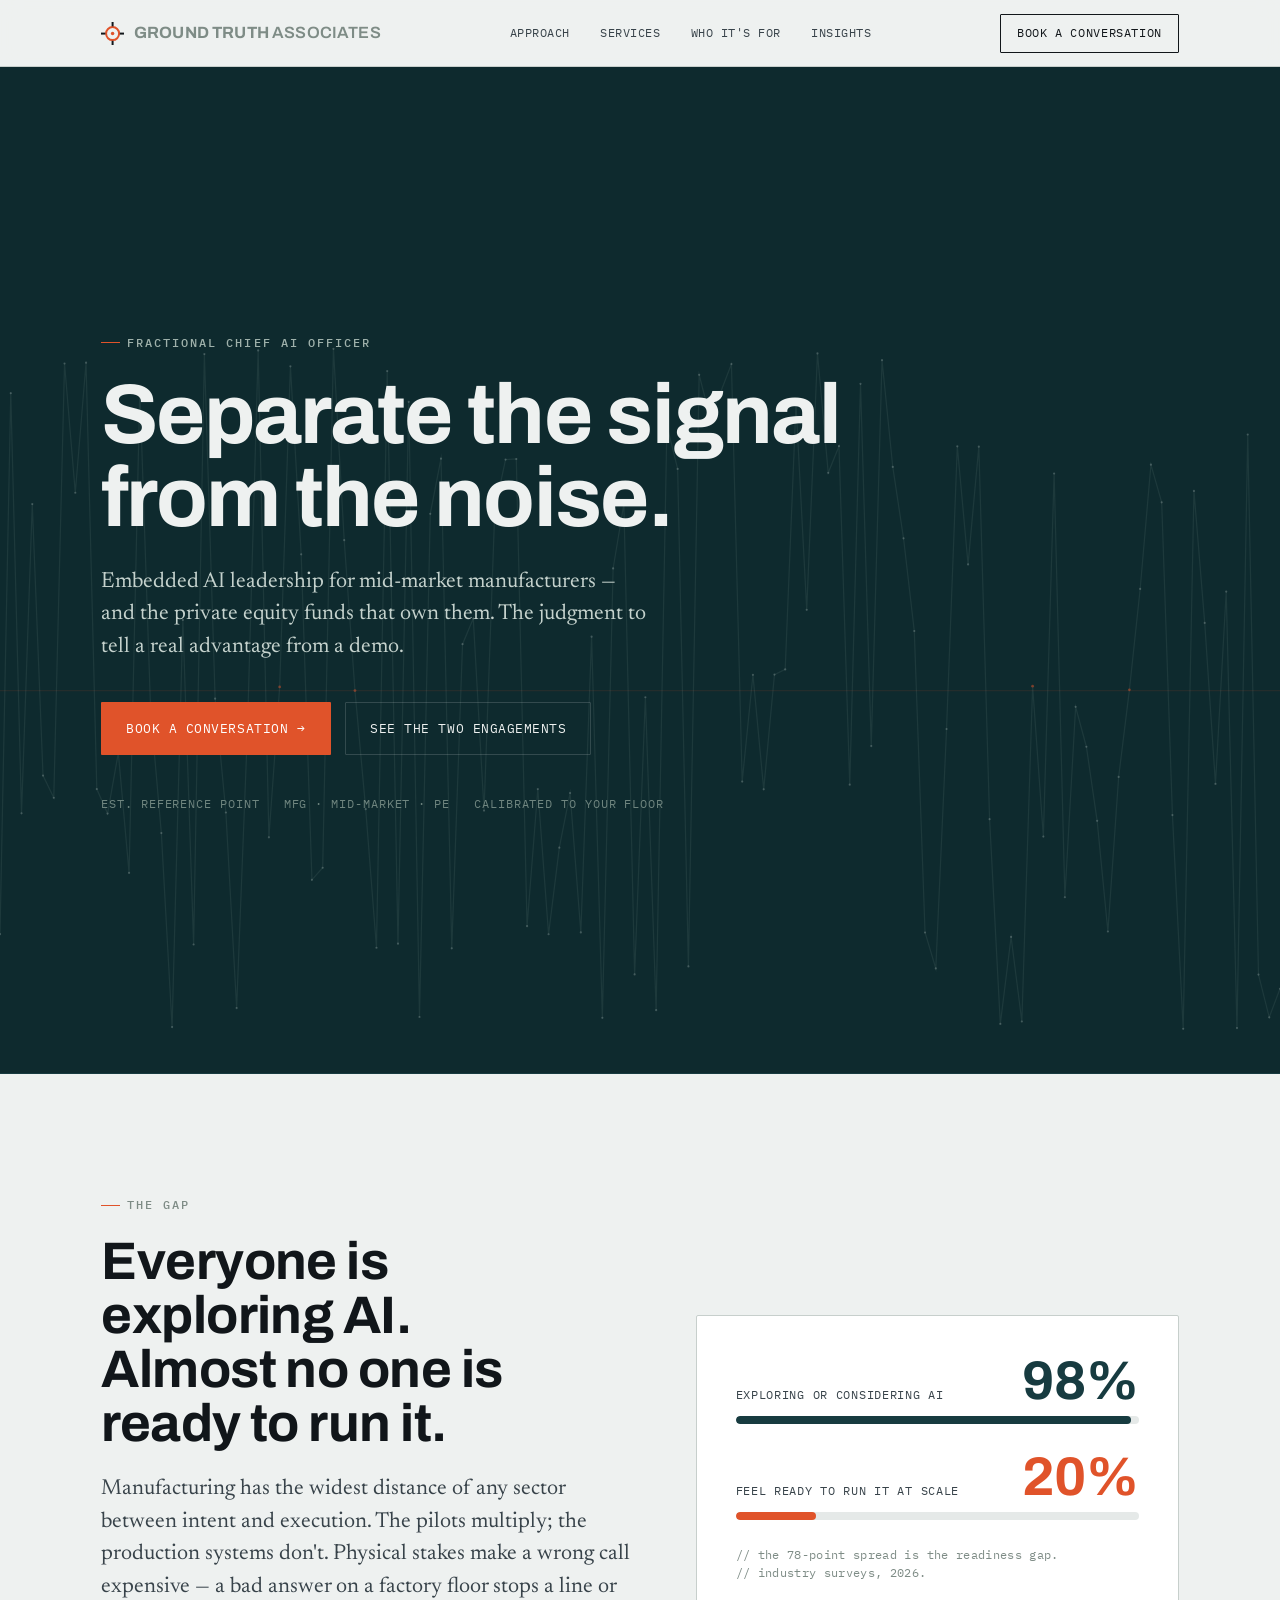
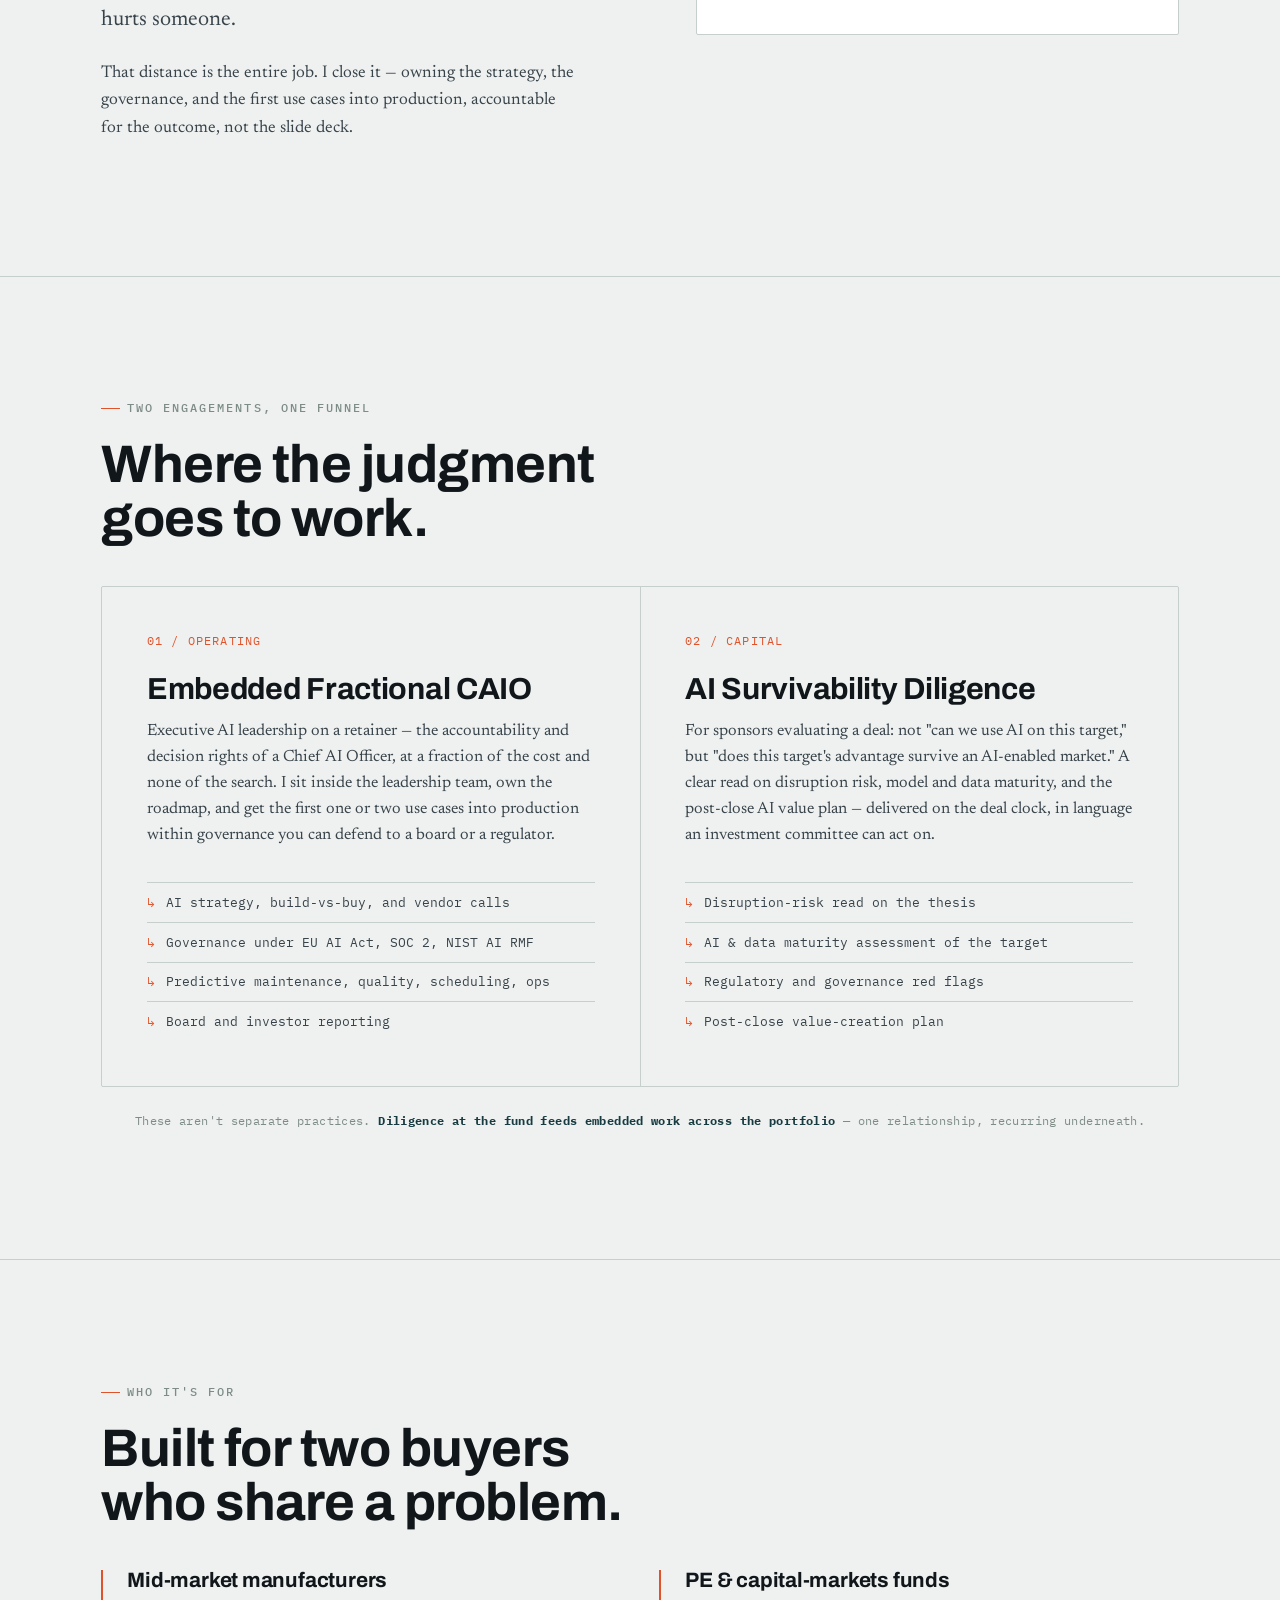
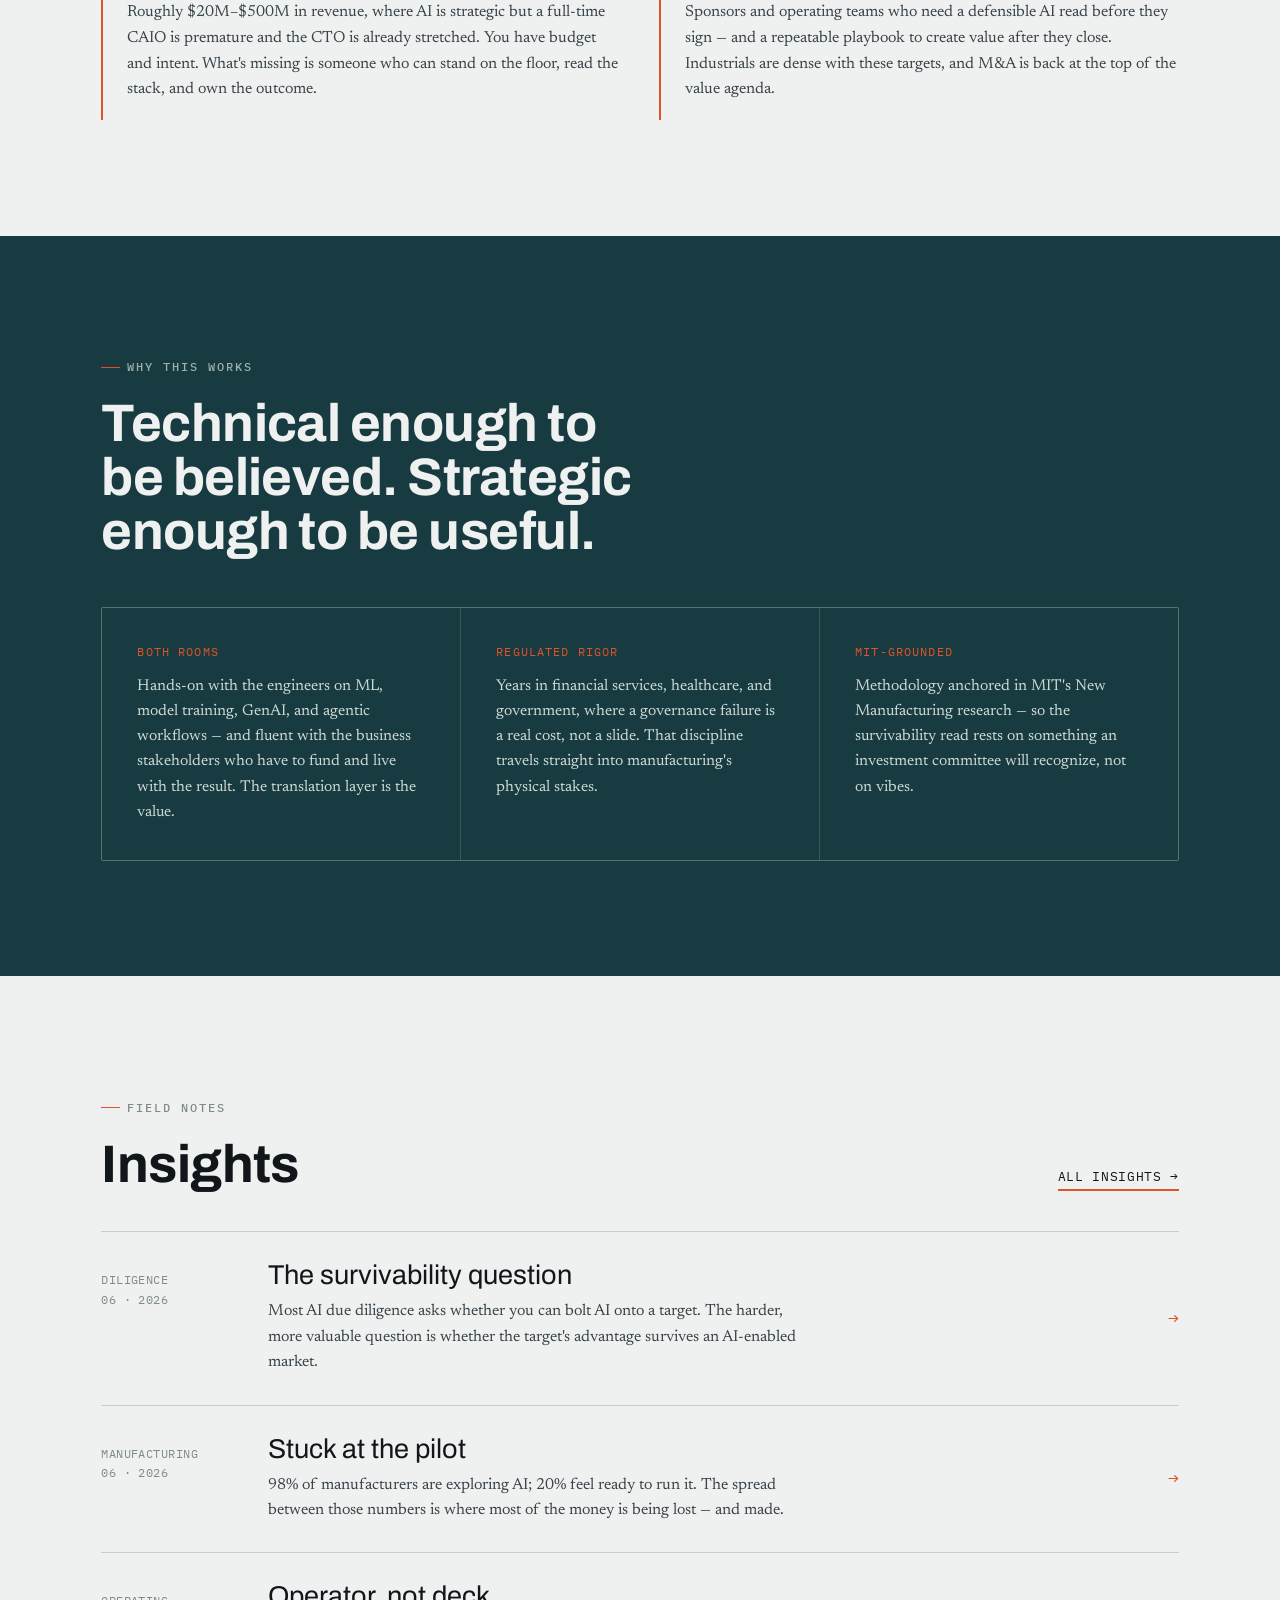
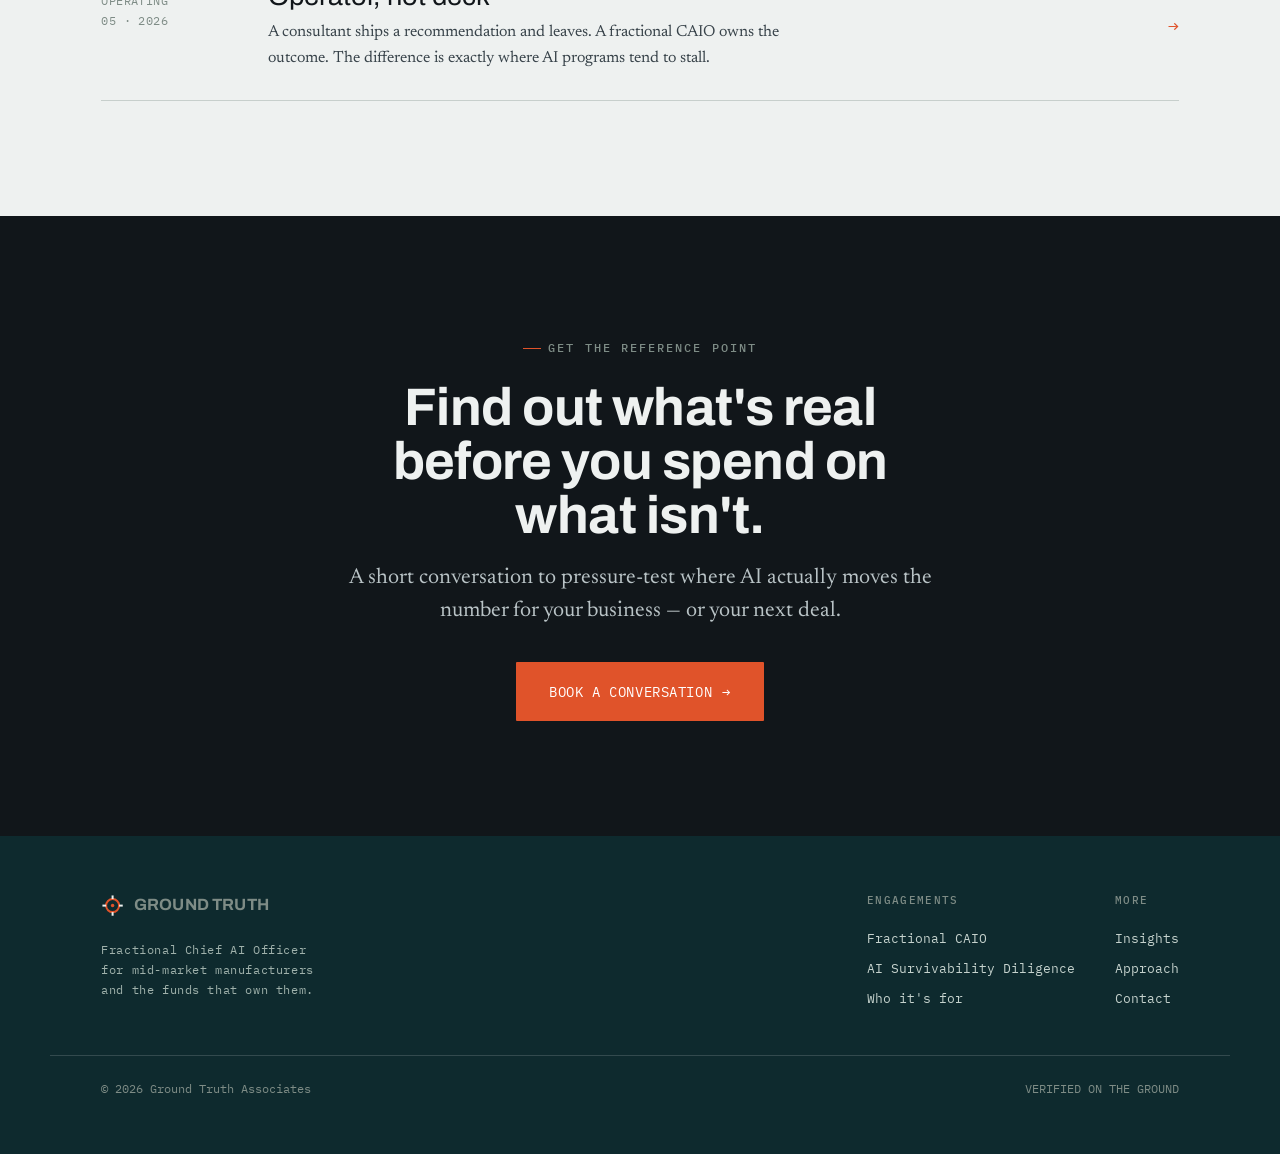
==== index.html @ ab0a0287 "first commit" ====
<!DOCTYPE html>
<html lang="en">
<head>
<meta charset="UTF-8">
<meta name="viewport" content="width=device-width, initial-scale=1.0">
<title>Ground Truth Associates — Fractional Chief AI Officer for manufacturers</title>
<meta name="description" content="Fractional Chief AI Officer for mid-market manufacturers and the private equity funds that own them. Embedded AI leadership and AI survivability diligence — judgment that cuts through the hype.">
<link rel="canonical" href="https://www.groundtruth.associates/">
<meta property="og:type" content="website">
<meta property="og:site_name" content="Ground Truth Associates">
<meta property="og:url" content="https://www.groundtruth.associates/">
<meta property="og:title" content="Ground Truth Associates — Fractional Chief AI Officer for manufacturers">
<meta property="og:description" content="Fractional Chief AI Officer for mid-market manufacturers and the private equity funds that own them. Embedded AI leadership and AI survivability diligence — judgment that cuts through the hype.">
<meta name="twitter:card" content="summary_large_image">
<meta name="twitter:title" content="Ground Truth Associates — Fractional Chief AI Officer for manufacturers">
<meta name="twitter:description" content="Fractional Chief AI Officer for mid-market manufacturers and the private equity funds that own them. Embedded AI leadership and AI survivability diligence — judgment that cuts through the hype.">

<link rel="preconnect" href="https://fonts.googleapis.com">
<link rel="preconnect" href="https://fonts.gstatic.com" crossorigin>
<link href="https://fonts.googleapis.com/css2?family=Archivo:wght@500;600;700&family=Archivo+Expanded:wght@600;700&family=Newsreader:ital,opsz,wght@0,6..72,400;0,6..72,500;1,6..72,400&family=IBM+Plex+Mono:wght@400;500&display=swap" rel="stylesheet">
<link rel="stylesheet" href="styles.css">
</head>
<body>

<!-- NAV -->
<header class="nav" id="nav">
  <div class="nav__inner">
    <a class="brand" href="index.html" aria-label="Ground Truth Associates home">
      <svg class="benchmark" viewBox="0 0 32 32" fill="none" aria-hidden="true">
        <circle cx="16" cy="16" r="9" stroke="#E0532A" stroke-width="2"/>
        <circle cx="16" cy="16" r="2.4" fill="#E0532A"/>
        <line x1="16" y1="0" x2="16" y2="6" stroke="#11161A" stroke-width="2"/>
        <line x1="16" y1="26" x2="16" y2="32" stroke="#11161A" stroke-width="2"/>
        <line x1="0" y1="16" x2="6" y2="16" stroke="#11161A" stroke-width="2"/>
        <line x1="26" y1="16" x2="32" y2="16" stroke="#11161A" stroke-width="2"/>
      </svg>
      <span><b>GROUND&nbsp;TRUTH</b> <span>ASSOCIATES</span></span>
    </a>
    <nav class="nav__links" aria-label="Primary">
      <a href="#approach">Approach</a>
      <a href="#services">Services</a>
      <a href="#who">Who it's for</a>
      <a href="insights.html">Insights</a>
    </nav>
    <a class="nav__cta" href="#contact">Book a conversation</a>
    <button class="nav__toggle" id="navToggle" aria-label="Toggle menu" aria-expanded="false">
      <svg width="24" height="24" viewBox="0 0 24 24" fill="none" stroke="#11161A" stroke-width="2"><line x1="3" y1="7" x2="21" y2="7"/><line x1="3" y1="12" x2="21" y2="12"/><line x1="3" y1="17" x2="21" y2="17"/></svg>
    </button>
  </div>
</header>

<!-- HERO -->
<section class="hero">
  <canvas class="hero__canvas" id="heroCanvas" aria-hidden="true"></canvas>
  <div class="wrap">
    <span class="eyebrow">Fractional Chief AI Officer</span>
    <h1 class="display-xl">Separate the&nbsp;signal from the&nbsp;noise.</h1>
    <p class="hero__sub">Embedded AI leadership for mid-market manufacturers — and the private equity funds that own them. The judgment to tell a real advantage from a demo.</p>
    <div class="hero__cta">
      <a class="btn btn--signal" href="#contact">Book a conversation <span class="arrow">→</span></a>
      <a class="btn btn--ghost-light" href="#services">See the two engagements</a>
    </div>
    <div class="hero__coords">
      <span>EST. REFERENCE POINT</span>
      <span>MFG · MID-MARKET · PE</span>
      <span>CALIBRATED TO YOUR FLOOR</span>
    </div>
  </div>
</section>

<!-- THE GAP -->
<section id="approach">
  <div class="wrap">
    <div class="gap__grid">
      <div>
        <span class="eyebrow">The gap</span>
        <h2 class="display-l" style="margin-top:1.2rem; max-width:14ch;">Everyone is exploring AI. Almost no one is ready to run it.</h2>
        <p class="lead" style="margin-top:1.4rem;">Manufacturing has the widest distance of any sector between intent and execution. The pilots multiply; the production systems don't. Physical stakes make a wrong call expensive — a bad answer on a factory floor stops a line or hurts someone.</p>
        <p style="color:var(--ink-2); max-width:48ch;">That distance is the entire job. I close it — owning the strategy, the governance, and the first use cases into production, accountable for the outcome, not the slide deck.</p>
      </div>
      <div class="gauge" aria-label="Manufacturing AI readiness, illustrative industry figures">
        <div class="gauge__row">
          <span class="gauge__label">Exploring or considering AI</span>
          <span class="gauge__num gauge__num--datum">98%</span>
        </div>
        <div class="gauge__track"><div class="gauge__fill gauge__fill--wide"></div></div>
        <div class="gauge__row">
          <span class="gauge__label">Feel ready to run it at scale</span>
          <span class="gauge__num gauge__num--signal">20%</span>
        </div>
        <div class="gauge__track"><div class="gauge__fill gauge__fill--narrow"></div></div>
        <p class="gauge__caption">// the 78-point spread is the readiness gap.<br>// industry surveys, 2026.</p>
      </div>
    </div>
  </div>
</section>

<hr class="rule">

<!-- SERVICES -->
<section id="services">
  <div class="wrap">
    <div class="section-head">
      <div>
        <span class="eyebrow">Two engagements, one funnel</span>
        <h2 class="display-l" style="margin-top:1.2rem;">Where the judgment goes to work.</h2>
      </div>
    </div>
    <div class="svc">
      <div class="svc__cell">
        <span class="svc__tag">01 / Operating</span>
        <h3>Embedded Fractional CAIO</h3>
        <p>Executive AI leadership on a retainer — the accountability and decision rights of a Chief AI Officer, at a fraction of the cost and none of the search. I sit inside the leadership team, own the roadmap, and get the first one or two use cases into production within governance you can defend to a board or a regulator.</p>
        <ul class="svc__list">
          <li>AI strategy, build-vs-buy, and vendor calls</li>
          <li>Governance under EU AI Act, SOC 2, NIST AI RMF</li>
          <li>Predictive maintenance, quality, scheduling, ops</li>
          <li>Board and investor reporting</li>
        </ul>
      </div>
      <div class="svc__cell">
        <span class="svc__tag">02 / Capital</span>
        <h3>AI Survivability Diligence</h3>
        <p>For sponsors evaluating a deal: not "can we use AI on this target," but "does this target's advantage survive an AI-enabled market." A clear read on disruption risk, model and data maturity, and the post-close AI value plan — delivered on the deal clock, in language an investment committee can act on.</p>
        <ul class="svc__list">
          <li>Disruption-risk read on the thesis</li>
          <li>AI &amp; data maturity assessment of the target</li>
          <li>Regulatory and governance red flags</li>
          <li>Post-close value-creation plan</li>
        </ul>
      </div>
    </div>
    <p class="funnel-note">These aren't separate practices. <b>Diligence at the fund feeds embedded work across the portfolio</b> — one relationship, recurring underneath.</p>
  </div>
</section>

<hr class="rule">

<!-- WHO -->
<section id="who">
  <div class="wrap">
    <span class="eyebrow">Who it's for</span>
    <h2 class="display-l" style="margin:1.2rem 0 2.5rem; max-width:18ch;">Built for two buyers who share a problem.</h2>
    <div class="aud">
      <div class="aud__card">
        <h3>Mid-market manufacturers</h3>
        <p>Roughly $20M–$500M in revenue, where AI is strategic but a full-time CAIO is premature and the CTO is already stretched. You have budget and intent. What's missing is someone who can stand on the floor, read the stack, and own the outcome.</p>
      </div>
      <div class="aud__card">
        <h3>PE &amp; capital-markets funds</h3>
        <p>Sponsors and operating teams who need a defensible AI read before they sign — and a repeatable playbook to create value after they close. Industrials are dense with these targets, and M&amp;A is back at the top of the value agenda.</p>
      </div>
    </div>
  </div>
</section>

<!-- CREDIBILITY -->
<section class="cred">
  <div class="wrap">
    <span class="eyebrow">Why this works</span>
    <h2 class="display-l" style="margin-top:1.2rem;">Technical enough to be believed. Strategic enough to be useful.</h2>
    <div class="cred__grid">
      <div class="cred__cell">
        <div class="k">Both rooms</div>
        <p>Hands-on with the engineers on ML, model training, GenAI, and agentic workflows — and fluent with the business stakeholders who have to fund and live with the result. The translation layer is the value.</p>
      </div>
      <div class="cred__cell">
        <div class="k">Regulated rigor</div>
        <p>Years in financial services, healthcare, and government, where a governance failure is a real cost, not a slide. That discipline travels straight into manufacturing's physical stakes.</p>
      </div>
      <div class="cred__cell">
        <div class="k">MIT-grounded</div>
        <p>Methodology anchored in MIT's New Manufacturing research — so the survivability read rests on something an investment committee will recognize, not on vibes.</p>
      </div>
    </div>
  </div>
</section>

<!-- INSIGHTS TEASER -->
<section id="insights-teaser">
  <div class="wrap">
    <div class="section-head">
      <div>
        <span class="eyebrow">Field notes</span>
        <h2 class="display-l" style="margin-top:1.2rem;">Insights</h2>
      </div>
      <a class="link" href="insights.html">All insights →</a>
    </div>
    <div class="posts">
      <a class="post-row" href="the-survivability-question.html">
        <div class="post-row__meta">DILIGENCE<br>06 · 2026</div>
        <div>
          <div class="post-row__title">The survivability question</div>
          <div class="post-row__dek">Most AI due diligence asks whether you can bolt AI onto a target. The harder, more valuable question is whether the target's advantage survives an AI-enabled market.</div>
        </div>
        <div class="post-row__arrow">→</div>
      </a>
      <a class="post-row" href="stuck-at-the-pilot.html">
        <div class="post-row__meta">MANUFACTURING<br>06 · 2026</div>
        <div>
          <div class="post-row__title">Stuck at the pilot</div>
          <div class="post-row__dek">98% of manufacturers are exploring AI; 20% feel ready to run it. The spread between those numbers is where most of the money is being lost — and made.</div>
        </div>
        <div class="post-row__arrow">→</div>
      </a>
      <a class="post-row" href="operator-not-deck.html">
        <div class="post-row__meta">OPERATING<br>05 · 2026</div>
        <div>
          <div class="post-row__title">Operator, not deck</div>
          <div class="post-row__dek">A consultant ships a recommendation and leaves. A fractional CAIO owns the outcome. The difference is exactly where AI programs tend to stall.</div>
        </div>
        <div class="post-row__arrow">→</div>
      </a>
    </div>
  </div>
</section>

<!-- CTA -->
<section class="cta-band" id="contact">
  <div class="wrap">
    <span class="eyebrow" style="justify-content:center;">Get the reference point</span>
    <h2 class="display-l" style="margin-top:1.4rem;">Find out what's real before you spend on what isn't.</h2>
    <p class="lead">A short conversation to pressure-test where AI actually moves the number for your business — or your next deal.</p>
    <a class="btn btn--signal" href="mailto:hello@groundtruth.associates">Book a conversation <span class="arrow">→</span></a>
  </div>
</section>

<!-- FOOTER -->
<footer class="foot">
  <div class="foot__inner">
    <div>
      <a class="brand" href="index.html">
        <svg class="benchmark" viewBox="0 0 32 32" fill="none" aria-hidden="true">
          <circle cx="16" cy="16" r="9" stroke="#E0532A" stroke-width="2"/>
          <circle cx="16" cy="16" r="2.4" fill="#E0532A"/>
          <line x1="16" y1="2" x2="16" y2="7" stroke="#EEF1F0" stroke-width="2"/>
          <line x1="16" y1="25" x2="16" y2="30" stroke="#EEF1F0" stroke-width="2"/>
          <line x1="2" y1="16" x2="7" y2="16" stroke="#EEF1F0" stroke-width="2"/>
          <line x1="25" y1="16" x2="30" y2="16" stroke="#EEF1F0" stroke-width="2"/>
        </svg>
        <span><b>GROUND&nbsp;TRUTH</b></span>
      </a>
      <p class="foot__tag">Fractional Chief AI Officer for mid-market manufacturers and the funds that own them.</p>
    </div>
    <div class="foot__links">
      <div class="foot__col">
        <h4>Engagements</h4>
        <a href="#services">Fractional CAIO</a>
        <a href="#services">AI Survivability Diligence</a>
        <a href="#who">Who it's for</a>
      </div>
      <div class="foot__col">
        <h4>More</h4>
        <a href="insights.html">Insights</a>
        <a href="#approach">Approach</a>
        <a href="mailto:hello@groundtruth.associates">Contact</a>
      </div>
    </div>
  </div>
  <div class="foot__base">
    <span>© 2026 Ground Truth Associates</span>
    <span>VERIFIED ON THE GROUND</span>
  </div>
</footer>

<script>
// --- mobile nav ---
(function(){
  var nav = document.getElementById('nav');
  var btn = document.getElementById('navToggle');
  btn.addEventListener('click', function(){
    var open = nav.classList.toggle('open');
    btn.setAttribute('aria-expanded', open ? 'true' : 'false');
  });
  nav.querySelectorAll('.nav__links a').forEach(function(a){
    a.addEventListener('click', function(){ nav.classList.remove('open'); btn.setAttribute('aria-expanded','false'); });
  });
})();

// --- hero signature: noise resolving onto the datum line ---
(function(){
  var canvas = document.getElementById('heroCanvas');
  if(!canvas) return;
  var ctx = canvas.getContext('2d');
  var reduce = window.matchMedia('(prefers-reduced-motion: reduce)').matches;
  var w, h, dpr, pts, baseY, start;
  var N = 120;

  function size(){
    dpr = Math.min(window.devicePixelRatio || 1, 2);
    w = canvas.clientWidth; h = canvas.clientHeight;
    canvas.width = w * dpr; canvas.height = h * dpr;
    ctx.setTransform(dpr,0,0,dpr,0,0);
    baseY = h * 0.62;
    build();
  }
  function build(){
    pts = [];
    for(var i=0;i<N;i++){
      var x = (i/(N-1)) * w;
      pts.push({
        x: x,
        y0: baseY + (Math.random()*2-1) * (h*0.34),  // scattered noise
        y1: baseY + Math.sin(i*0.18)*6,               // settled near baseline
      });
    }
  }
  function ease(t){ return 1 - Math.pow(1-t, 3); }

  function draw(now){
    if(!start) start = now;
    var t = reduce ? 1 : Math.min((now - start)/1800, 1);
    var k = ease(t);
    ctx.clearRect(0,0,w,h);

    // datum baseline
    ctx.strokeStyle = 'rgba(224,83,42,'+(0.15 + 0.5*k)+')';
    ctx.lineWidth = 1;
    ctx.beginPath(); ctx.moveTo(0, baseY); ctx.lineTo(w, baseY); ctx.stroke();

    // resolved signal line
    ctx.strokeStyle = 'rgba(159,177,171,'+(0.12 + 0.25*k)+')';
    ctx.lineWidth = 1.25;
    ctx.beginPath();
    for(var i=0;i<N;i++){
      var p = pts[i];
      var y = p.y0 + (p.y1 - p.y0)*k;
      if(i===0) ctx.moveTo(p.x, y); else ctx.lineTo(p.x, y);
    }
    ctx.stroke();

    // points
    for(var j=0;j<N;j++){
      var q = pts[j];
      var yy = q.y0 + (q.y1 - q.y0)*k;
      var settled = Math.abs(q.y1 - yy) < 4;
      ctx.fillStyle = settled ? 'rgba(224,83,42,0.55)' : 'rgba(197,210,205,0.30)';
      ctx.beginPath(); ctx.arc(q.x, yy, settled?1.4:1.1, 0, Math.PI*2); ctx.fill();
    }

    if(t < 1) requestAnimationFrame(draw);
  }

  size();
  window.addEventListener('resize', function(){ start=null; size(); requestAnimationFrame(draw); });
  requestAnimationFrame(draw);
})();
</script>
</body>
</html>
---- styles.css ----
/* =================================================================
   Ground Truth Associates — design system
   Concept: survey benchmark / calibration. The verified line
   resolved out of the noise. Industrial precision, editorial gravitas.
   ================================================================= */

:root {
  /* palette */
  --paper:      #EEF1F0;  /* cool light ground */
  --paper-2:    #E5E9E8;  /* recessed panel */
  --ink:        #11161A;  /* graphite near-black */
  --ink-2:      #38434A;  /* muted ink */
  --datum:      #173B40;  /* deep petrol — structural brand */
  --datum-2:    #0E2A2E;  /* darker petrol */
  --signal:     #E0532A;  /* calibration orange — used sparingly */
  --signal-dim: #b8451f;
  --line:       #C7CFCC;  /* hairline on light */
  --line-dk:    rgba(238,241,240,0.16); /* hairline on dark */
  --sage:       #7E8C86;  /* captions / meta */

  /* type */
  --display: "Archivo Expanded", "Archivo", system-ui, sans-serif;
  --sans:    "Archivo", system-ui, -apple-system, sans-serif;
  --serif:   "Newsreader", Georgia, serif;
  --mono:    "IBM Plex Mono", ui-monospace, "SFMono-Regular", monospace;

  /* scale */
  --measure: 66ch;
  --gutter: clamp(1.25rem, 4vw, 4rem);
  --maxw: 1180px;
}

* { box-sizing: border-box; }

html { -webkit-text-size-adjust: 100%; scroll-behavior: smooth; }
@media (prefers-reduced-motion: reduce) {
  html { scroll-behavior: auto; }
}

body {
  margin: 0;
  background: var(--paper);
  color: var(--ink);
  font-family: var(--serif);
  font-size: 1.0625rem;
  line-height: 1.6;
  font-synthesis: none;
  -webkit-font-smoothing: antialiased;
  text-rendering: optimizeLegibility;
}

::selection { background: var(--signal); color: #fff; }

a { color: inherit; }

img { max-width: 100%; display: block; }

/* ---------- typography roles ---------- */

.eyebrow {
  font-family: var(--mono);
  font-size: 0.72rem;
  letter-spacing: 0.18em;
  text-transform: uppercase;
  color: var(--sage);
  font-weight: 500;
  display: inline-flex;
  align-items: center;
  gap: 0.6em;
}
.eyebrow::before {
  content: "";
  width: 1.6em;
  height: 1px;
  background: var(--signal);
}

h1, h2, h3 { font-family: var(--display); font-weight: 700; line-height: 1.02; letter-spacing: -0.01em; margin: 0; }

.display-xl {
  font-size: clamp(2.6rem, 6.6vw, 5.3rem);
  line-height: 0.98;
  letter-spacing: -0.02em;
}
.display-l { font-size: clamp(2rem, 4.4vw, 3.3rem); }
.display-m { font-size: clamp(1.5rem, 2.8vw, 2.1rem); }

p { margin: 0 0 1.1em; }

.lead {
  font-size: clamp(1.15rem, 1.7vw, 1.4rem);
  line-height: 1.5;
  color: var(--ink-2);
  max-width: 52ch;
}

.mono { font-family: var(--mono); }

/* ---------- layout ---------- */

.wrap { max-width: var(--maxw); margin-inline: auto; padding-inline: var(--gutter); }

section { padding-block: clamp(4rem, 9vw, 8.5rem); }

.rule { height: 1px; background: var(--line); border: 0; margin: 0; }

/* ---------- benchmark mark (signature) ---------- */
.benchmark {
  width: 1em; height: 1em; flex: none;
  display: inline-block;
  vertical-align: -0.12em;
}
.benchmark circle, .benchmark line { vector-effect: non-scaling-stroke; }

/* ---------- nav ---------- */
.nav {
  position: sticky; top: 0; z-index: 50;
  background: color-mix(in srgb, var(--paper) 88%, transparent);
  backdrop-filter: blur(10px);
  border-bottom: 1px solid var(--line);
}
.nav__inner {
  max-width: var(--maxw); margin-inline: auto;
  padding: 0.85rem var(--gutter);
  display: flex; align-items: center; justify-content: space-between;
  gap: 1rem;
}
.brand {
  display: inline-flex; align-items: center; gap: 0.6rem;
  font-family: var(--display); font-weight: 700;
  letter-spacing: 0.01em; font-size: 1.02rem; text-decoration: none;
  color: var(--ink);
}
.brand .benchmark { width: 1.45rem; height: 1.45rem; }
.brand b { font-weight: 700; }
.brand span { color: var(--sage); font-weight: 600; }

.nav__links { display: flex; align-items: center; gap: 1.9rem; }
.nav__links a {
  font-family: var(--mono); font-size: 0.78rem; letter-spacing: 0.04em;
  text-transform: uppercase; text-decoration: none; color: var(--ink-2);
  padding: 0.4rem 0; position: relative;
}
.nav__links a:hover { color: var(--ink); }
.nav__links a::after {
  content: ""; position: absolute; left: 0; bottom: -2px; height: 2px; width: 0;
  background: var(--signal); transition: width 0.22s ease;
}
.nav__links a:hover::after, .nav__links a[aria-current="page"]::after { width: 100%; }
.nav__links a[aria-current="page"] { color: var(--ink); }

.nav__cta {
  font-family: var(--mono); font-size: 0.76rem; letter-spacing: 0.05em;
  text-transform: uppercase; text-decoration: none;
  border: 1px solid var(--ink); color: var(--ink);
  padding: 0.55rem 1rem; border-radius: 1px;
  transition: background 0.18s, color 0.18s;
}
.nav__cta:hover { background: var(--ink); color: var(--paper); }

.nav__toggle { display: none; background: none; border: 0; cursor: pointer; padding: 0.4rem; }
.nav__toggle svg { display: block; }

@media (max-width: 820px) {
  .nav__links, .nav__cta { display: none; }
  .nav__toggle { display: block; }
  .nav.open .nav__links {
    display: flex; flex-direction: column; align-items: flex-start; gap: 0;
    position: absolute; top: 100%; left: 0; right: 0;
    background: var(--paper); border-bottom: 1px solid var(--line);
    padding: 0.5rem var(--gutter) 1.5rem;
  }
  .nav.open .nav__links a { padding: 0.9rem 0; font-size: 0.95rem; width: 100%; border-bottom: 1px solid var(--line); }
  .nav.open .nav__cta { display: inline-block; margin: 1rem var(--gutter) 0; }
}

/* ---------- buttons ---------- */
.btn {
  display: inline-flex; align-items: center; gap: 0.7em;
  font-family: var(--mono); font-size: 0.82rem; letter-spacing: 0.04em;
  text-transform: uppercase; text-decoration: none;
  padding: 0.95rem 1.5rem; border-radius: 1px; cursor: pointer; border: 1px solid transparent;
  transition: transform 0.12s ease, background 0.18s, color 0.18s, border-color 0.18s;
}
.btn--signal { background: var(--signal); color: #fff; }
.btn--signal:hover { background: var(--signal-dim); }
.btn--ghost { border-color: currentColor; color: var(--ink); }
.btn--ghost:hover { background: var(--ink); color: var(--paper); }
.btn--ghost-light { border-color: var(--line-dk); color: var(--paper); }
.btn--ghost-light:hover { background: var(--paper); color: var(--ink); }
.btn .arrow { transition: transform 0.16s ease; }
.btn:hover .arrow { transform: translateX(3px); }

/* =================================================================
   HERO
   ================================================================= */
.hero {
  background: var(--datum-2);
  color: var(--paper);
  position: relative; overflow: hidden;
  border-bottom: 1px solid var(--datum);
}
.hero__canvas { position: absolute; inset: 0; width: 100%; height: 100%; opacity: 0.9; }
.hero .wrap { position: relative; z-index: 2; padding-block: clamp(5rem, 13vw, 9rem); }
.hero .eyebrow { color: #9fb1ab; }
.hero h1 { color: var(--paper); margin: 1.3rem 0 0; max-width: 16ch; }
.hero__sub {
  margin-top: 1.6rem; max-width: 46ch;
  font-size: clamp(1.1rem, 1.7vw, 1.38rem); line-height: 1.5; color: #c5d2cd;
}
.hero__coords {
  font-family: var(--mono); font-size: 0.72rem; letter-spacing: 0.08em;
  color: #6f857f; margin-top: 2.5rem; display: flex; gap: 1.5rem; flex-wrap: wrap;
}
.hero__cta { display: flex; gap: 0.9rem; margin-top: 2.4rem; flex-wrap: wrap; }

/* =================================================================
   GAP / measurement block
   ================================================================= */
.gap__grid { display: grid; grid-template-columns: 1.1fr 1fr; gap: clamp(2rem, 5vw, 5rem); align-items: center; }
@media (max-width: 800px) { .gap__grid { grid-template-columns: 1fr; } }

.gauge { border: 1px solid var(--line); background: #fff; padding: clamp(1.5rem,3vw,2.5rem); border-radius: 2px; }
.gauge__row { display: flex; justify-content: space-between; align-items: baseline; margin-bottom: 0.5rem; }
.gauge__label { font-family: var(--mono); font-size: 0.74rem; letter-spacing: 0.06em; text-transform: uppercase; color: var(--ink-2); }
.gauge__num { font-family: var(--display); font-weight: 700; font-size: clamp(2.4rem, 5vw, 3.4rem); line-height: 1; }
.gauge__num--signal { color: var(--signal); }
.gauge__num--datum { color: var(--datum); }
.gauge__track { height: 8px; background: var(--paper-2); border-radius: 99px; overflow: hidden; margin: 0.5rem 0 1.6rem; }
.gauge__fill { height: 100%; border-radius: 99px; }
.gauge__fill--wide { width: 98%; background: var(--datum); }
.gauge__fill--narrow { width: 20%; background: var(--signal); }
.gauge__caption { font-family: var(--mono); font-size: 0.72rem; color: var(--sage); letter-spacing: 0.03em; margin-top: 0.4rem; }

/* =================================================================
   SERVICES — the two instruments
   ================================================================= */
.svc { display: grid; grid-template-columns: 1fr 1fr; gap: 1px; background: var(--line); border: 1px solid var(--line); border-radius: 2px; overflow: hidden; }
@media (max-width: 800px) { .svc { grid-template-columns: 1fr; } }
.svc__cell { background: var(--paper); padding: clamp(1.75rem, 3.5vw, 3rem); display: flex; flex-direction: column; }
.svc__tag { font-family: var(--mono); font-size: 0.72rem; letter-spacing: 0.1em; text-transform: uppercase; color: var(--signal); margin-bottom: 1.4rem; }
.svc__cell h3 { font-family: var(--display); font-size: clamp(1.45rem, 2.4vw, 1.9rem); margin-bottom: 0.9rem; }
.svc__cell p { color: var(--ink-2); font-size: 1.02rem; }
.svc__list { list-style: none; padding: 0; margin: 1rem 0 0; }
.svc__list li { font-family: var(--mono); font-size: 0.82rem; color: var(--ink-2); padding: 0.55rem 0; border-top: 1px solid var(--line); display: flex; gap: 0.7rem; align-items: baseline; }
.svc__list li::before { content: "↳"; color: var(--signal); }
.svc__cell .micro { margin-top: auto; }

.funnel-note {
  margin-top: 1.5rem; font-family: var(--mono); font-size: 0.78rem;
  color: var(--sage); letter-spacing: 0.03em; text-align: center;
}
.funnel-note b { color: var(--datum); }

/* =================================================================
   AUDIENCE
   ================================================================= */
.aud { display: grid; grid-template-columns: 1fr 1fr; gap: clamp(1.5rem,3vw,2.5rem); }
@media (max-width: 700px) { .aud { grid-template-columns: 1fr; } }
.aud__card { border-left: 2px solid var(--signal); padding-left: 1.5rem; }
.aud__card h3 { font-family: var(--display); font-size: 1.3rem; margin-bottom: 0.6rem; }
.aud__card p { color: var(--ink-2); font-size: 1rem; }

/* =================================================================
   CREDIBILITY
   ================================================================= */
.cred { background: var(--datum); color: var(--paper); }
.cred .eyebrow { color: #9fb1ab; }
.cred h2 { color: var(--paper); max-width: 18ch; }
.cred__grid { display: grid; grid-template-columns: repeat(3, 1fr); gap: 1px; background: var(--line-dk); border: 1px solid var(--line-dk); margin-top: 3rem; border-radius: 2px; overflow: hidden; }
@media (max-width: 760px) { .cred__grid { grid-template-columns: 1fr; } }
.cred__cell { background: var(--datum); padding: clamp(1.5rem,3vw,2.2rem); }
.cred__cell .k { font-family: var(--mono); font-size: 0.72rem; letter-spacing: 0.1em; text-transform: uppercase; color: var(--signal); margin-bottom: 0.8rem; }
.cred__cell p { color: #cdd9d4; font-size: 0.98rem; margin: 0; }

/* =================================================================
   INSIGHTS teaser + index
   ================================================================= */
.posts { display: grid; gap: 0; }
.post-row {
  display: grid; grid-template-columns: 8rem 1fr auto; gap: clamp(1rem,3vw,2.5rem);
  align-items: baseline; padding: 1.8rem 0; border-top: 1px solid var(--line);
  text-decoration: none; color: inherit; transition: background 0.16s;
}
.post-row:last-child { border-bottom: 1px solid var(--line); }
.post-row:hover { background: #fff; }
.post-row:hover .post-row__title { color: var(--signal); }
.post-row__meta { font-family: var(--mono); font-size: 0.72rem; letter-spacing: 0.04em; color: var(--sage); text-transform: uppercase; line-height: 1.7; }
.post-row__title { font-family: var(--display); font-size: clamp(1.25rem, 2.2vw, 1.7rem); line-height: 1.1; transition: color 0.16s; }
.post-row__dek { font-family: var(--serif); color: var(--ink-2); font-size: 1rem; margin-top: 0.5rem; max-width: 60ch; }
.post-row__arrow { font-family: var(--mono); color: var(--signal); font-size: 1.1rem; align-self: center; }
@media (max-width: 680px) {
  .post-row { grid-template-columns: 1fr; gap: 0.5rem; }
  .post-row__arrow { display: none; }
}

.section-head { display: flex; justify-content: space-between; align-items: flex-end; gap: 2rem; margin-bottom: 2.5rem; flex-wrap: wrap; }
.section-head h2 { max-width: 16ch; }
.section-head .link {
  font-family: var(--mono); font-size: 0.8rem; text-transform: uppercase; letter-spacing: 0.05em;
  text-decoration: none; color: var(--ink); border-bottom: 2px solid var(--signal); padding-bottom: 2px; white-space: nowrap;
}

/* =================================================================
   CTA band
   ================================================================= */
.cta-band { background: var(--ink); color: var(--paper); text-align: center; }
.cta-band h2 { color: var(--paper); max-width: 20ch; margin-inline: auto; }
.cta-band .lead { color: #b9c3c6; margin: 1.2rem auto 2.2rem; text-align: center; }
.cta-band .btn--signal { font-size: 0.9rem; padding: 1.05rem 2rem; }

/* =================================================================
   FOOTER
   ================================================================= */
.foot { background: var(--datum-2); color: #9fb1ab; padding-block: 3.5rem; }
.foot__inner { max-width: var(--maxw); margin-inline: auto; padding-inline: var(--gutter); display: flex; justify-content: space-between; gap: 2rem; flex-wrap: wrap; align-items: flex-start; }
.foot .brand { color: var(--paper); }
.foot .brand span { color: var(--sage); }
.foot__tag { font-family: var(--mono); font-size: 0.74rem; letter-spacing: 0.05em; margin-top: 0.8rem; max-width: 32ch; line-height: 1.7; }
.foot__links { display: flex; gap: 2.5rem; flex-wrap: wrap; }
.foot__col h4 { font-family: var(--mono); font-size: 0.7rem; text-transform: uppercase; letter-spacing: 0.12em; color: var(--sage); margin: 0 0 0.9rem; font-weight: 500; }
.foot__col a { display: block; font-family: var(--mono); font-size: 0.8rem; color: #c5d2cd; text-decoration: none; padding: 0.3rem 0; }
.foot__col a:hover { color: var(--signal); }
.foot__base { max-width: var(--maxw); margin: 2.5rem auto 0; padding: 1.5rem var(--gutter) 0; border-top: 1px solid var(--line-dk); font-family: var(--mono); font-size: 0.72rem; color: var(--sage); display: flex; justify-content: space-between; gap: 1rem; flex-wrap: wrap; }

/* =================================================================
   ARTICLE (blog post)
   ================================================================= */
.article-head { background: var(--paper); border-bottom: 1px solid var(--line); }
.article-head .wrap { max-width: 760px; padding-block: clamp(3rem, 7vw, 5.5rem) clamp(2rem,4vw,3rem); }
.article-meta { font-family: var(--mono); font-size: 0.74rem; letter-spacing: 0.06em; text-transform: uppercase; color: var(--sage); display: flex; gap: 1.3rem; flex-wrap: wrap; margin-bottom: 1.6rem; }
.article-meta .cat { color: var(--signal); }
.article-head h1 { font-size: clamp(2rem, 4.6vw, 3.2rem); line-height: 1.04; max-width: 20ch; }
.article-head .dek { font-family: var(--serif); font-size: clamp(1.15rem,1.8vw,1.42rem); color: var(--ink-2); line-height: 1.5; margin-top: 1.4rem; max-width: 56ch; }

.article-body { max-width: 680px; margin-inline: auto; padding: clamp(2.5rem,6vw,4.5rem) var(--gutter); }
.article-body p { font-size: 1.18rem; line-height: 1.72; margin: 0 0 1.5rem; }
.article-body h2 { font-family: var(--display); font-size: clamp(1.4rem,2.6vw,1.9rem); margin: 2.8rem 0 1rem; line-height: 1.1; }
.article-body h3 { font-family: var(--sans); font-weight: 700; font-size: 1.2rem; margin: 2rem 0 0.7rem; }
.article-body strong { font-weight: 600; color: var(--ink); }
.article-body em { font-style: italic; }
.article-body a { color: var(--datum); text-decoration: underline; text-decoration-color: var(--signal); text-underline-offset: 3px; }
.article-body ul { padding-left: 0; list-style: none; margin: 0 0 1.5rem; }
.article-body ul li { position: relative; padding-left: 1.6rem; margin-bottom: 0.8rem; font-size: 1.12rem; line-height: 1.6; }
.article-body ul li::before { content: ""; position: absolute; left: 0; top: 0.62em; width: 0.6rem; height: 0.6rem; border: 1.5px solid var(--signal); border-radius: 50%; }
.pull {
  font-family: var(--display); font-weight: 700; font-size: clamp(1.5rem,3vw,2.1rem);
  line-height: 1.15; color: var(--datum); border-left: 3px solid var(--signal);
  padding: 0.2rem 0 0.2rem 1.6rem; margin: 2.5rem 0; max-width: none;
}
.article-foot { border-top: 1px solid var(--line); margin-top: 3rem; padding-top: 2rem; }
.article-foot .byline { font-family: var(--mono); font-size: 0.82rem; color: var(--ink-2); line-height: 1.7; }
.article-foot .byline b { color: var(--ink); }
.back-link { font-family: var(--mono); font-size: 0.78rem; text-transform: uppercase; letter-spacing: 0.05em; color: var(--ink-2); text-decoration: none; display: inline-flex; gap: 0.5rem; align-items: center; margin-bottom: 1.5rem; }
.back-link:hover { color: var(--signal); }

/* utilities */
.center { text-align: center; }
.mt-s { margin-top: 1rem; }
.visually-hidden { position: absolute; width: 1px; height: 1px; overflow: hidden; clip: rect(0 0 0 0); }
:focus-visible { outline: 2px solid var(--signal); outline-offset: 3px; }
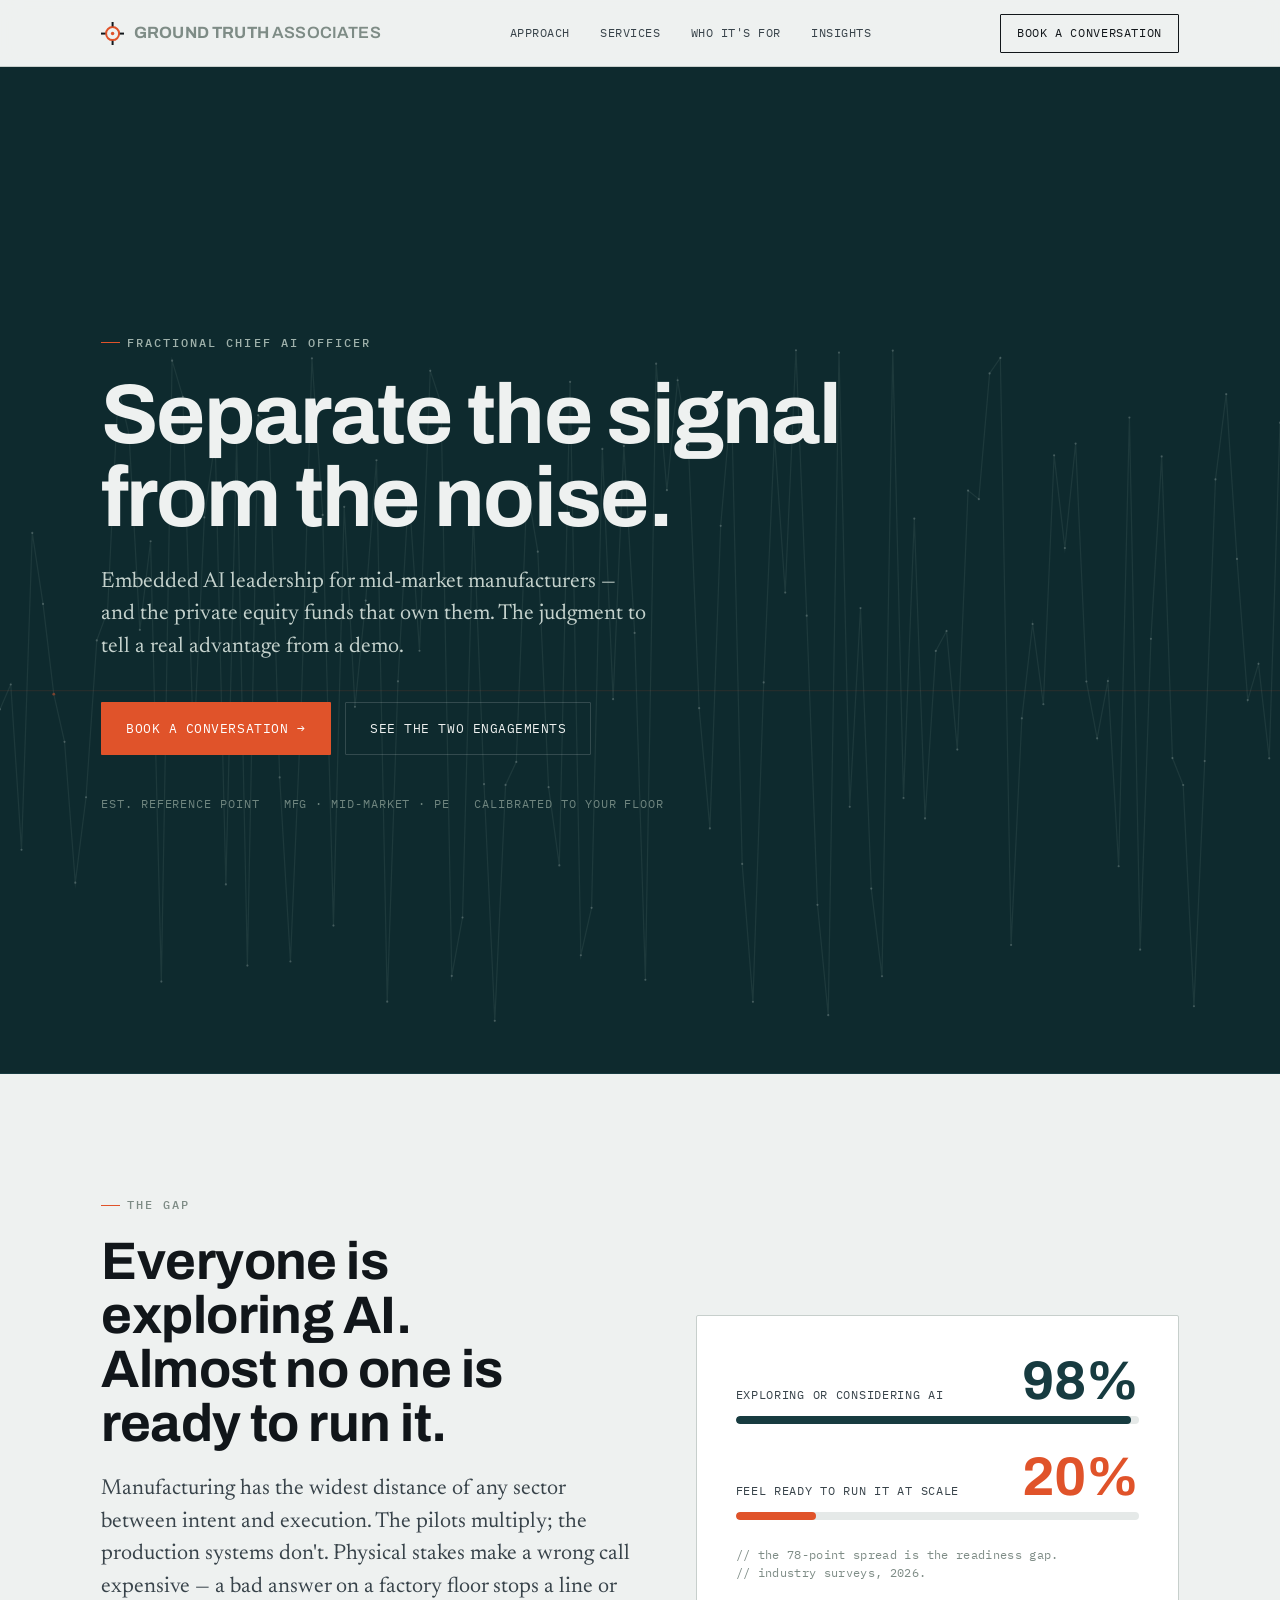
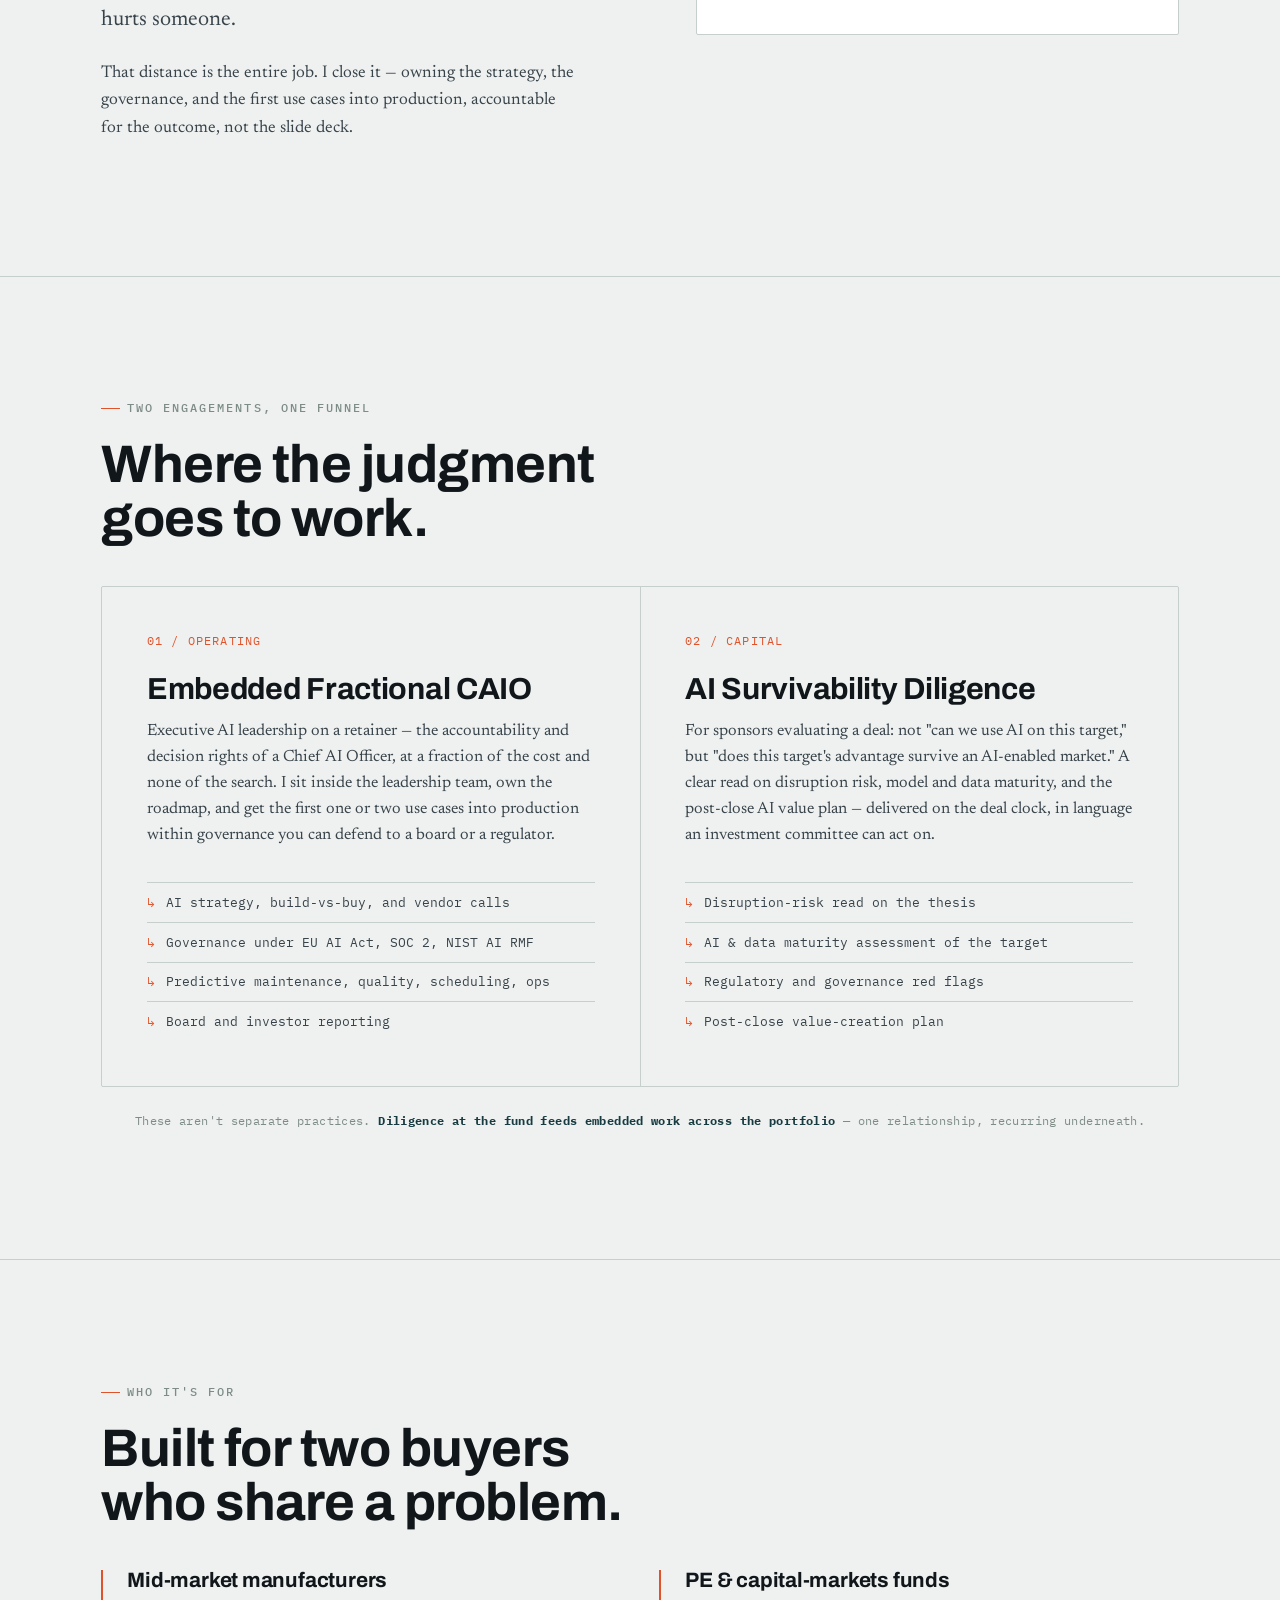
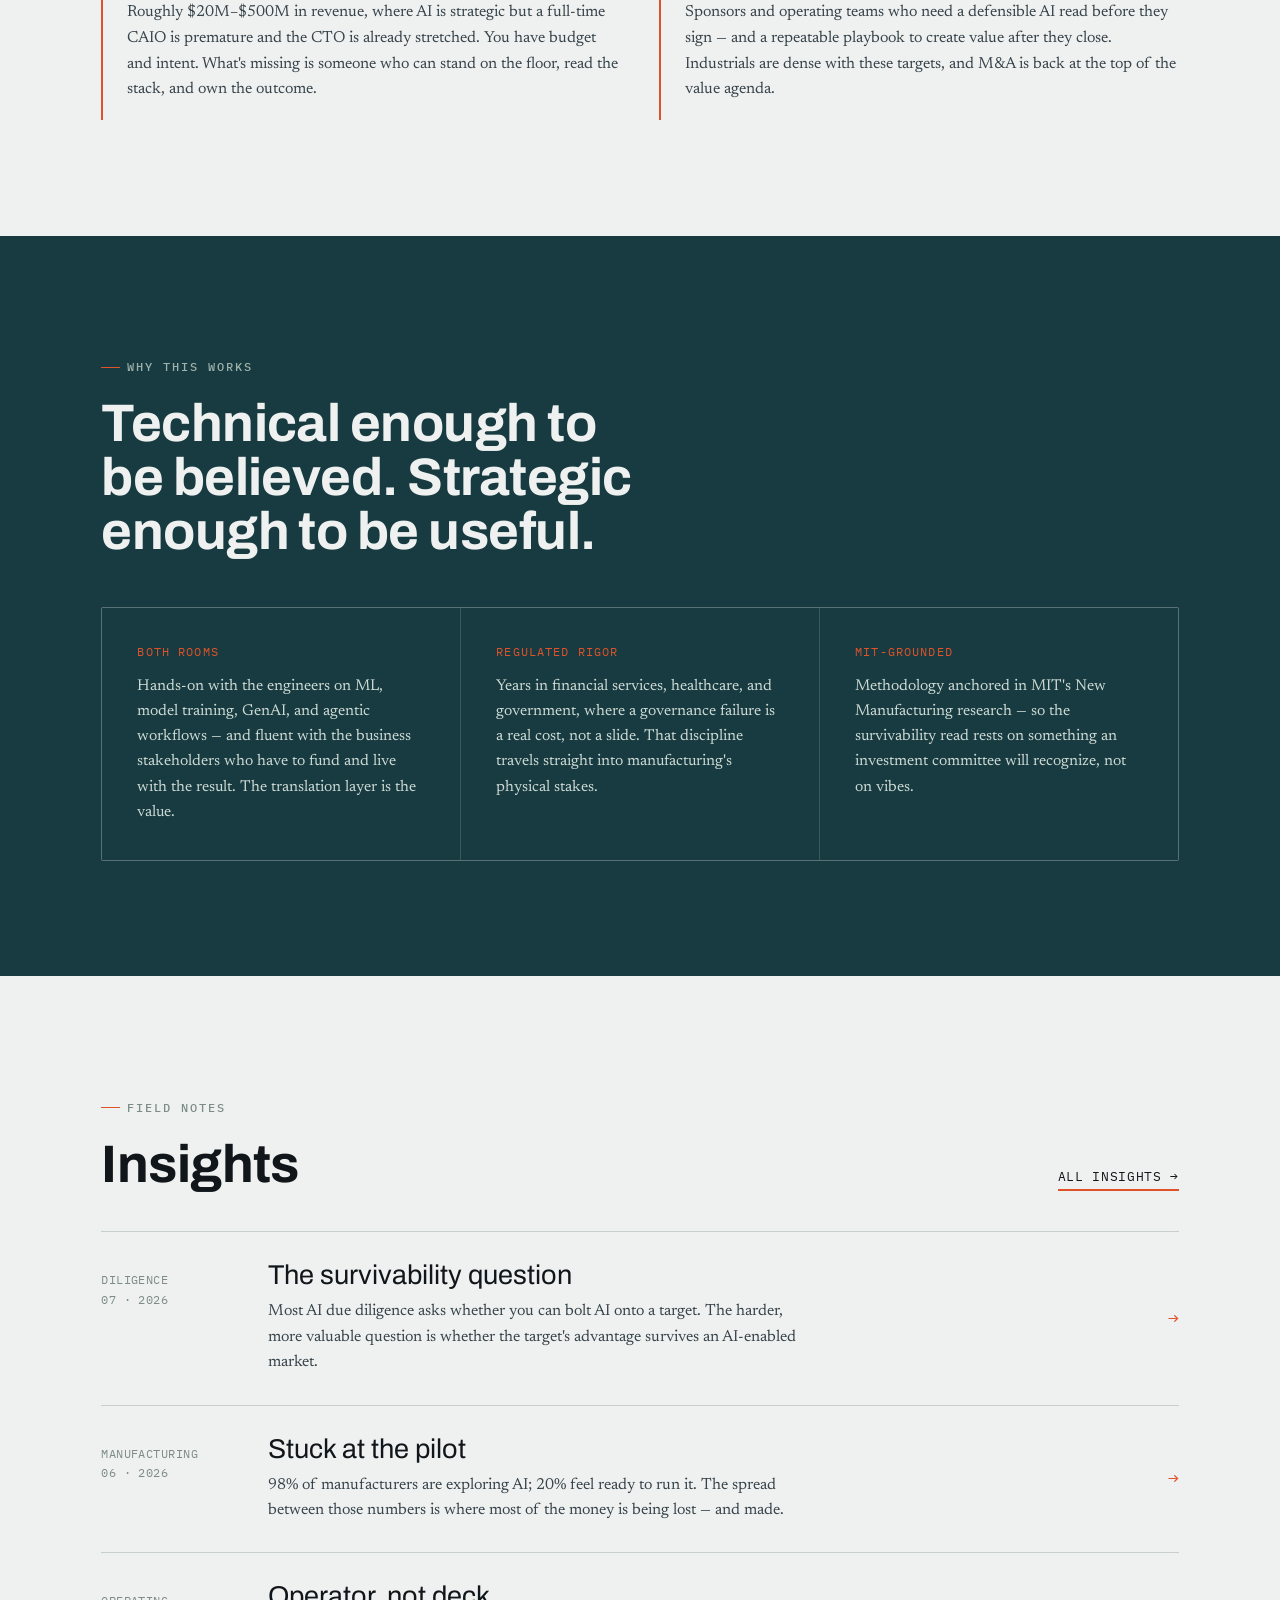
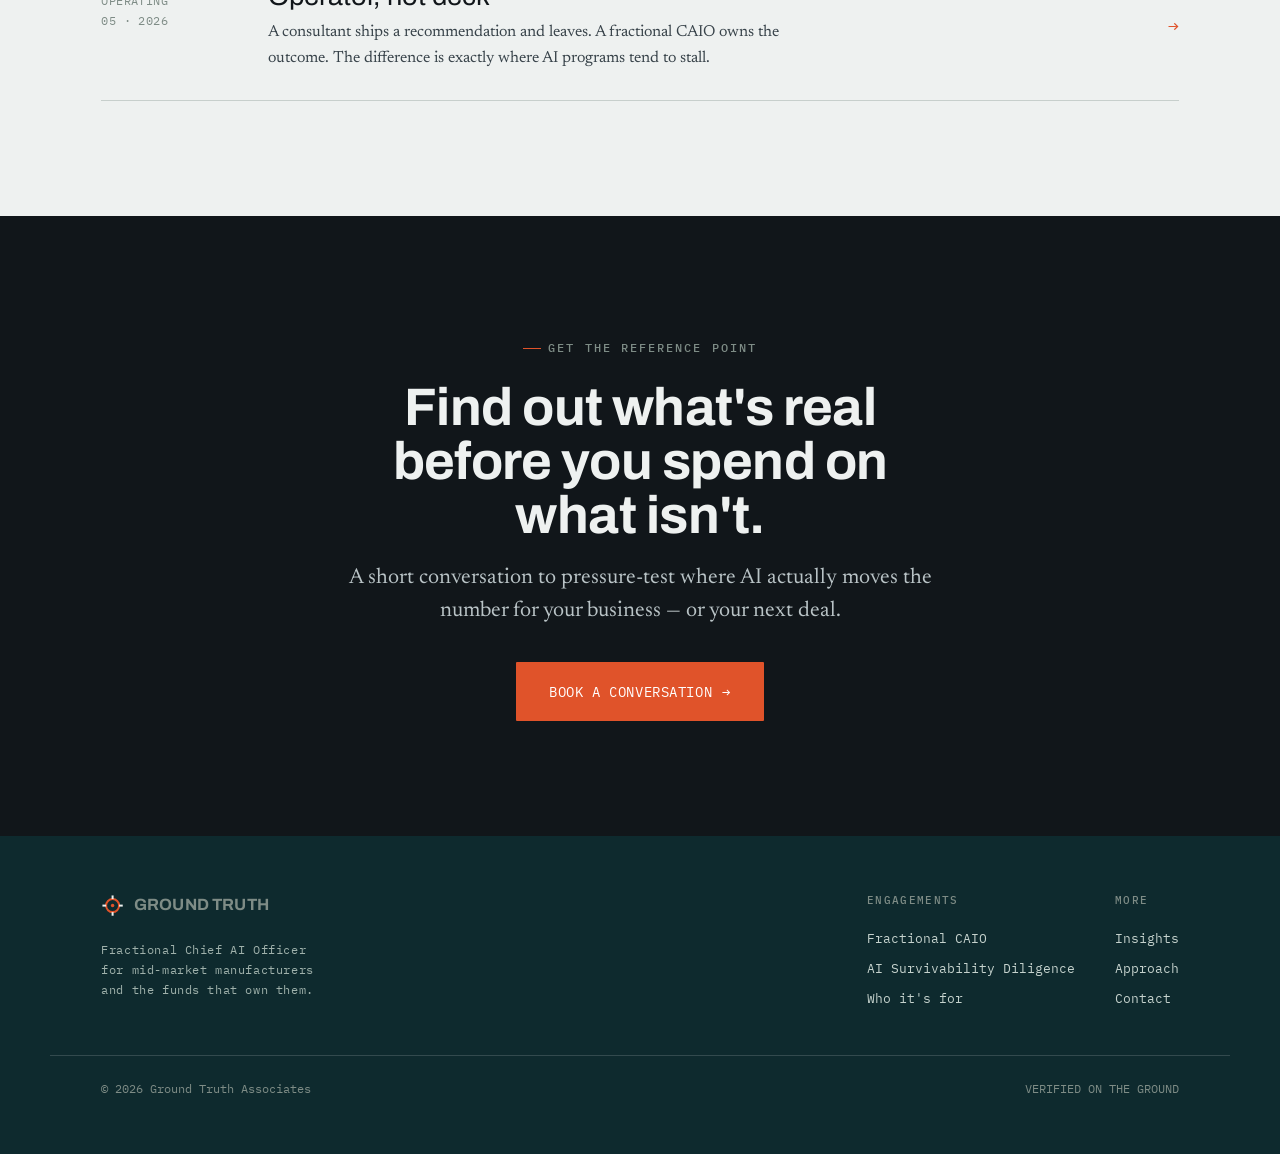
==== commit ee3d2a2d: "Update post date in index.html" ====
--- a/index.html
+++ b/index.html
@@ -188,7 +188,7 @@
     </div>
     <div class="posts">
       <a class="post-row" href="the-survivability-question.html">
-        <div class="post-row__meta">DILIGENCE<br>06 · 2026</div>
+        <div class="post-row__meta">DILIGENCE<br>07 · 2026</div>
         <div>
           <div class="post-row__title">The survivability question</div>
           <div class="post-row__dek">Most AI due diligence asks whether you can bolt AI onto a target. The harder, more valuable question is whether the target's advantage survives an AI-enabled market.</div>
